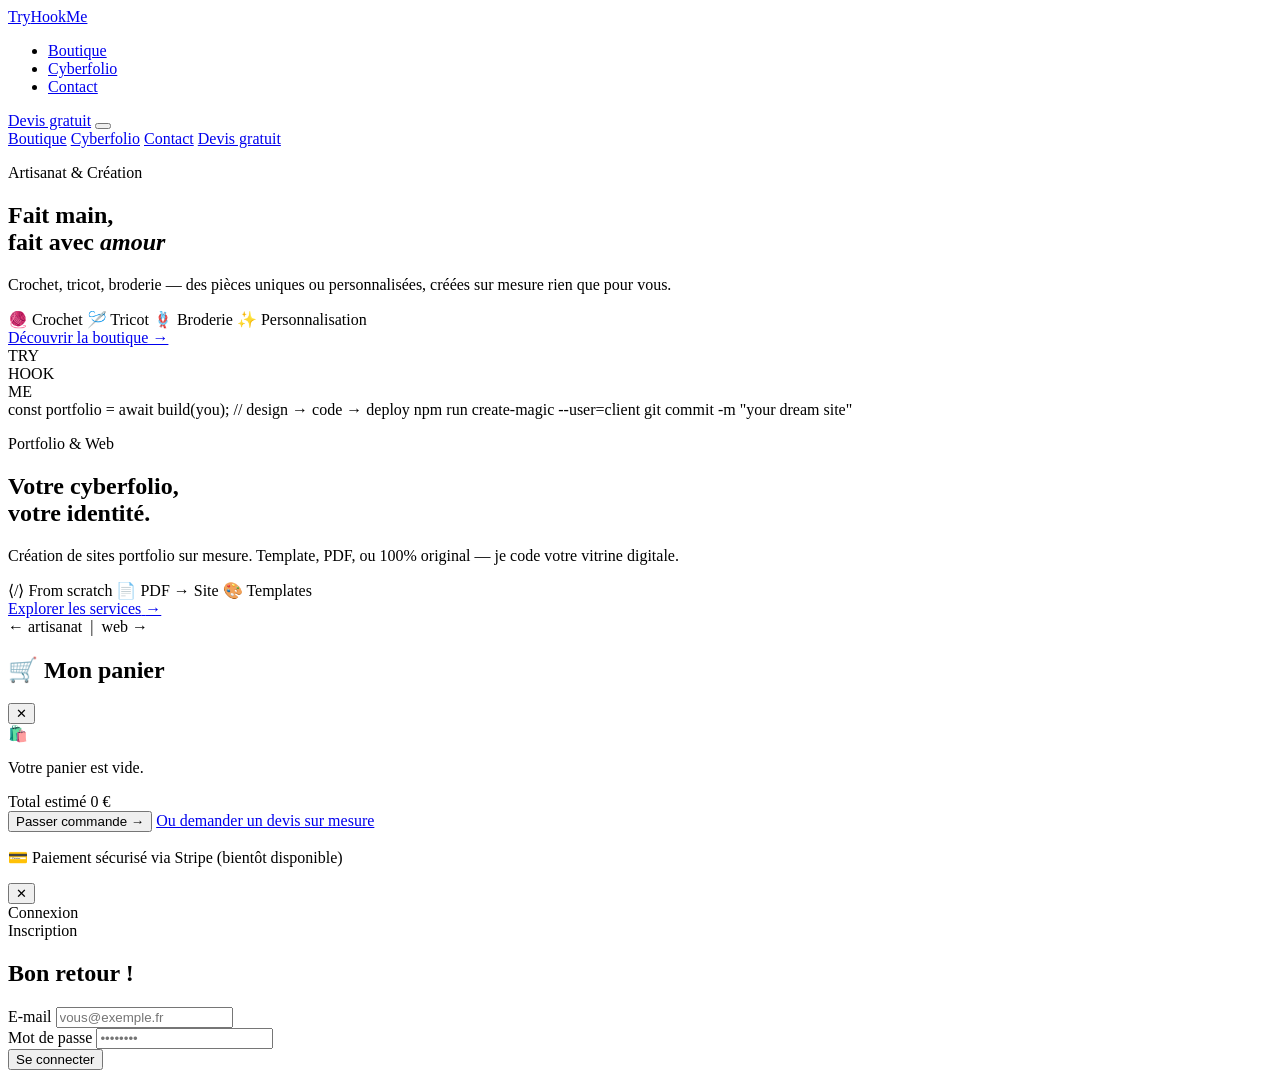
==== index.html @ fe23807a "premier" ====
<!DOCTYPE html>
<html lang="fr">
<head>
  <meta charset="UTF-8"/>
  <meta name="viewport" content="width=device-width, initial-scale=1.0"/>
  <title>TryHookMe — Créations artisanales & Cyberfolio</title>
  <meta name="description" content="TryHookMe : créations en crochet, tricot et broderie sur mesure, et création de sites portfolio personnalisés."/>
  <link rel="stylesheet" href="css/main.css"/>
  <link rel="stylesheet" href="css/home.css"/>
</head>
<body class="home">

  <!-- NAVBAR -->
  <nav class="navbar split-mode" id="navbar">
    <a href="index.html" class="navbar__logo">
      <span class="logo-try">Try</span><span class="logo-hook">Hook</span><span class="logo-me">Me</span>
    </a>
    <ul class="navbar__links">
      <li><a href="shop.html">Boutique</a></li>
      <li><a href="cyberfolio.html">Cyberfolio</a></li>
      <li><a href="contact.html">Contact</a></li>
    </ul>
    <a href="contact.html" class="navbar__cta">Devis gratuit</a>
    <button class="navbar__burger" id="burger" aria-label="Menu">
      <span></span><span></span><span></span>
    </button>
    <div class="navbar__mobile" id="mobile-menu">
      <a href="shop.html">Boutique</a>
      <a href="cyberfolio.html">Cyberfolio</a>
      <a href="contact.html">Contact</a>
      <a href="contact.html" class="navbar__cta" style="text-align:center;margin-top:0.5rem">Devis gratuit</a>
    </div>
  </nav>

  <!-- HERO SPLIT -->
  <main class="hero" id="hero">

    <!-- PANEL CRAFT -->
    <section class="panel panel--craft" id="panel-craft">
      <div class="blob blob--1"></div>
      <div class="blob blob--2"></div>
      <div class="panel__craft-deco">
        <div class="deco-circle"></div>
        <div class="deco-circle"></div>
        <div class="deco-circle"></div>
        <div class="deco-circle"></div>
      </div>
      <div class="panel__content">
        <p class="panel__eyebrow">Artisanat & Création</p>
        <h1 class="panel__title">
          Fait main,<br>
          fait avec <em>amour</em>
        </h1>
        <p class="panel__sub">
          Crochet, tricot, broderie — des pièces uniques ou personnalisées, créées sur mesure rien que pour vous.
        </p>
        <div class="panel__tags">
          <span class="panel__tag">🧶 Crochet</span>
          <span class="panel__tag">🪡 Tricot</span>
          <span class="panel__tag">🪢 Broderie</span>
          <span class="panel__tag">✨ Personnalisation</span>
        </div>
        <div class="panel__cta">
          <a href="shop.html" class="btn btn-craft">Découvrir la boutique →</a>
        </div>
      </div>
    </section>

    <!-- DIVIDER -->
    <div class="hero__divider" id="divider">
      <div class="hero__divider-badge">TRY<br>HOOK<br>ME</div>
    </div>

    <!-- PANEL CYBER -->
    <section class="panel panel--cyber" id="panel-cyber">
      <div class="panel__cyber-deco">
        <span class="cyber-code">const portfolio = await build(you);</span>
        <span class="cyber-code">// design → code → deploy</span>
        <span class="cyber-code">npm run create-magic --user=client</span>
        <span class="cyber-code">git commit -m "your dream site"</span>
        <div class="cyber-corner cyber-corner--tl"></div>
        <div class="cyber-corner cyber-corner--tr"></div>
        <div class="cyber-corner cyber-corner--bl"></div>
        <div class="cyber-corner cyber-corner--br"></div>
        <div class="cyber-particle" style="--dur:7s;--delay:-1s;--tx:25px;--ty:-40px;top:20%;left:15%"></div>
        <div class="cyber-particle" style="--dur:9s;--delay:-3s;--tx:-20px;--ty:-30px;top:40%;right:20%"></div>
        <div class="cyber-particle" style="--dur:6s;--delay:-5s;--tx:15px;--ty:25px;bottom:30%;left:30%"></div>
        <div class="cyber-particle" style="--dur:11s;--delay:-2s;--tx:-30px;--ty:-15px;bottom:20%;right:15%"></div>
      </div>
      <div class="panel__content">
        <p class="panel__eyebrow">Portfolio & Web</p>
        <h2 class="panel__title">
          Votre <span class="accent">cyber</span>folio,<br>votre identité.
        </h2>
        <p class="panel__sub">
          Création de sites portfolio sur mesure. Template, PDF, ou 100% original — je code votre vitrine digitale.
        </p>
        <div class="panel__tags">
          <span class="panel__tag">⟨/⟩ From scratch</span>
          <span class="panel__tag">📄 PDF → Site</span>
          <span class="panel__tag">🎨 Templates</span>
        </div>
        <div class="panel__cta">
          <a href="cyberfolio.html" class="btn btn-cyber">
            <span>Explorer les services</span>
            <span>→</span>
          </a>
        </div>
      </div>
    </section>

  </main>

  <!-- HINT CLAVIER -->
  <div id="footer-home-hint">← artisanat &nbsp;|&nbsp; web →</div>

  <!-- PANIER (drawer partagé) -->
  <div class="cart-overlay" id="cartOverlay"></div>
  <div class="cart-drawer craft-cart" id="cartDrawer">
    <div class="cart-drawer__header">
      <h2 class="cart-drawer__title">🛒 Mon panier</h2>
      <button class="cart-close-btn" id="cartClose">✕</button>
    </div>
    <div class="cart-drawer__body" id="cartBody">
      <div class="cart-empty" id="cartEmpty">
        <div class="cart-empty-icon">🛍️</div>
        <p>Votre panier est vide.</p>
      </div>
      <div class="cart-items" id="cartItems" style="display:none"></div>
    </div>
    <div class="cart-drawer__footer">
      <div class="cart-summary">
        <span class="cart-summary__label">Total estimé</span>
        <span class="cart-summary__total" id="cartTotal">0 €</span>
      </div>
      <button class="cart-checkout-btn" id="cartCheckout">Passer commande →</button>
      <a href="contact.html?objet=devis-crochet" class="cart-devis-link">Ou demander un devis sur mesure</a>
      <p class="cart-stripe-note">💳 Paiement sécurisé via Stripe (bientôt disponible)</p>
    </div>
  </div>

  <!-- MODAL COMPTE -->
  <div class="auth-modal-overlay" id="authOverlay">
    <div class="auth-modal" style="position:relative">
      <button class="auth-modal__close" id="authClose">✕</button>
      <div class="auth-modal__tabs">
        <div class="auth-tab active" data-tab="login">Connexion</div>
        <div class="auth-tab" data-tab="register">Inscription</div>
      </div>
      <div class="auth-modal__body" id="authBody">
        <h2 class="auth-modal__title">Bon retour !</h2>
        <div class="auth-field">
          <label class="auth-label">E-mail</label>
          <input type="email" class="auth-input" placeholder="vous@exemple.fr"/>
        </div>
        <div class="auth-field">
          <label class="auth-label">Mot de passe</label>
          <input type="password" class="auth-input" placeholder="••••••••"/>
        </div>
        <button class="auth-submit">Se connecter</button>
      </div>
    </div>
  </div>

  <script src="js/main.js"></script>
  <script src="js/home.js"></script>
</body>
</html>
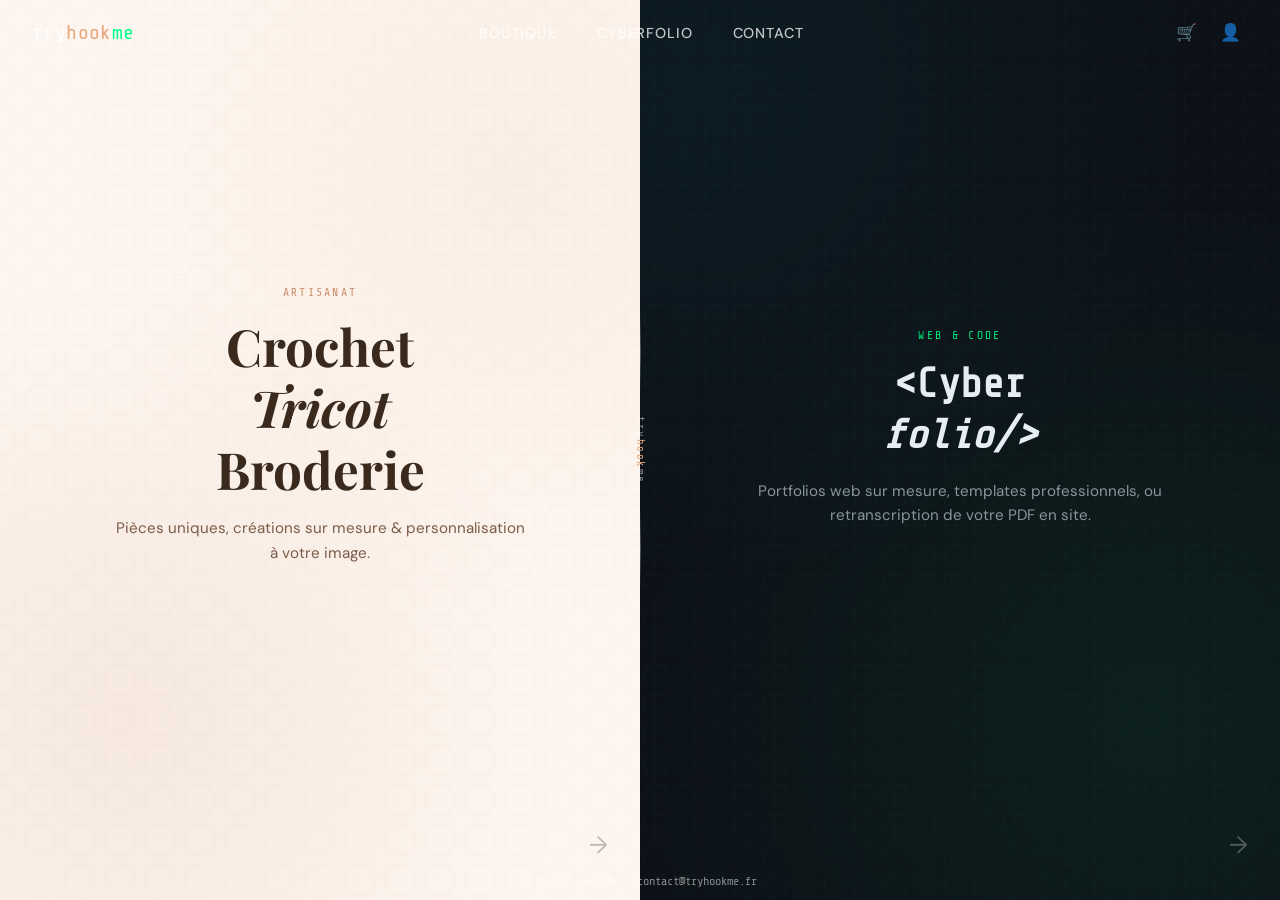
==== commit 03dc20fb: "v3" ====
--- a/index.html
+++ b/index.html
@@ -1,168 +1,101 @@
 <!DOCTYPE html>
 <html lang="fr">
 <head>
-  <meta charset="UTF-8"/>
-  <meta name="viewport" content="width=device-width, initial-scale=1.0"/>
-  <title>TryHookMe — Créations artisanales & Cyberfolio</title>
-  <meta name="description" content="TryHookMe : créations en crochet, tricot et broderie sur mesure, et création de sites portfolio personnalisés."/>
-  <link rel="stylesheet" href="css/main.css"/>
-  <link rel="stylesheet" href="css/home.css"/>
+  <meta charset="UTF-8" />
+  <meta name="viewport" content="width=device-width, initial-scale=1.0" />
+  <title>TryHookMe – Artisanat & Cyberfolio</title>
+  <link rel="stylesheet" href="css/style.css" />
+  <link href="https://fonts.googleapis.com/css2?family=Playfair+Display:ital,wght@0,400;0,700;1,400&family=DM+Sans:wght@300;400;500&family=Share+Tech+Mono&display=swap" rel="stylesheet" />
 </head>
-<body class="home">
+<body>
 
   <!-- NAVBAR -->
-  <nav class="navbar split-mode" id="navbar">
-    <a href="index.html" class="navbar__logo">
-      <span class="logo-try">Try</span><span class="logo-hook">Hook</span><span class="logo-me">Me</span>
+  <nav class="navbar" id="navbar">
+    <a href="index.html" class="logo">
+      <span class="logo-hook">try</span><span class="logo-hook-accent">hook</span><span class="logo-me">me</span>
     </a>
-    <ul class="navbar__links">
-      <li><a href="shop.html">Boutique</a></li>
+    <ul class="nav-links">
+      <li><a href="boutique.html">Boutique</a></li>
       <li><a href="cyberfolio.html">Cyberfolio</a></li>
-      <li><a href="contact.html">Contact</a></li>
+      <li><a href="devis-boutique.html">Contact</a></li>
     </ul>
-    <a href="contact.html" class="navbar__cta">Devis gratuit</a>
-    <button class="navbar__burger" id="burger" aria-label="Menu">
+    <div class="nav-actions">
+      <a href="panier.html" class="nav-icon" aria-label="Panier" id="nav-cart">
+        🛒<span class="cart-badge" id="cart-count">0</span>
+      </a>
+      <a href="connexion.html" class="nav-icon" aria-label="Mon compte" title="Se connecter">👤</a>
+    </div>
+    <button class="nav-burger" id="navBurger" aria-label="Menu">
       <span></span><span></span><span></span>
     </button>
-    <div class="navbar__mobile" id="mobile-menu">
-      <a href="shop.html">Boutique</a>
-      <a href="cyberfolio.html">Cyberfolio</a>
-      <a href="contact.html">Contact</a>
-      <a href="contact.html" class="navbar__cta" style="text-align:center;margin-top:0.5rem">Devis gratuit</a>
-    </div>
   </nav>
 
   <!-- HERO SPLIT -->
-  <main class="hero" id="hero">
+  <main class="split-hero" id="splitHero">
 
-    <!-- PANEL CRAFT -->
-    <section class="panel panel--craft" id="panel-craft">
-      <div class="blob blob--1"></div>
-      <div class="blob blob--2"></div>
-      <div class="panel__craft-deco">
-        <div class="deco-circle"></div>
-        <div class="deco-circle"></div>
-        <div class="deco-circle"></div>
-        <div class="deco-circle"></div>
+    <!-- CÔTÉ GAUCHE : ARTISANAT -->
+    <section class="panel panel-craft" id="panelCraft" tabindex="0" aria-label="Artisanat – crochet, tricot, broderie">
+      <div class="panel-bg-texture craft-texture"></div>
+      <div class="panel-content">
+        <div class="panel-tag">Artisanat</div>
+        <h1 class="panel-title craft-title">
+          <span>Crochet</span>
+          <span class="italic-span">Tricot</span>
+          <span>Broderie</span>
+        </h1>
+        <p class="panel-sub">Pièces uniques, créations sur mesure & personnalisation à votre image.</p>
+        <a href="boutique.html" class="panel-btn craft-btn">Explorer la boutique</a>
       </div>
-      <div class="panel__content">
-        <p class="panel__eyebrow">Artisanat & Création</p>
-        <h1 class="panel__title">
-          Fait main,<br>
-          fait avec <em>amour</em>
-        </h1>
-        <p class="panel__sub">
-          Crochet, tricot, broderie — des pièces uniques ou personnalisées, créées sur mesure rien que pour vous.
-        </p>
-        <div class="panel__tags">
-          <span class="panel__tag">🧶 Crochet</span>
-          <span class="panel__tag">🪡 Tricot</span>
-          <span class="panel__tag">🪢 Broderie</span>
-          <span class="panel__tag">✨ Personnalisation</span>
-        </div>
-        <div class="panel__cta">
-          <a href="shop.html" class="btn btn-craft">Découvrir la boutique →</a>
-        </div>
+      <div class="panel-deco craft-deco">
+        <svg viewBox="0 0 200 200" xmlns="http://www.w3.org/2000/svg" class="deco-svg">
+          <path d="M100 10 Q140 50 190 100 Q140 150 100 190 Q60 150 10 100 Q60 50 100 10Z" fill="none" stroke="currentColor" stroke-width="1.5" opacity="0.3"/>
+          <circle cx="100" cy="100" r="60" fill="none" stroke="currentColor" stroke-width="0.8" stroke-dasharray="4 6" opacity="0.25"/>
+          <circle cx="100" cy="100" r="30" fill="none" stroke="currentColor" stroke-width="1" opacity="0.2"/>
+        </svg>
       </div>
+      <div class="panel-arrow">→</div>
     </section>
 
-    <!-- DIVIDER -->
-    <div class="hero__divider" id="divider">
-      <div class="hero__divider-badge">TRY<br>HOOK<br>ME</div>
+    <!-- SÉPARATEUR CENTRAL -->
+    <div class="split-divider" id="splitDivider">
+      <div class="divider-line"></div>
+      <div class="divider-logo">
+        <span>try</span><span class="accent">hook</span><span>me</span>
+      </div>
+      <div class="divider-line"></div>
     </div>
 
-    <!-- PANEL CYBER -->
-    <section class="panel panel--cyber" id="panel-cyber">
-      <div class="panel__cyber-deco">
-        <span class="cyber-code">const portfolio = await build(you);</span>
-        <span class="cyber-code">// design → code → deploy</span>
-        <span class="cyber-code">npm run create-magic --user=client</span>
-        <span class="cyber-code">git commit -m "your dream site"</span>
-        <div class="cyber-corner cyber-corner--tl"></div>
-        <div class="cyber-corner cyber-corner--tr"></div>
-        <div class="cyber-corner cyber-corner--bl"></div>
-        <div class="cyber-corner cyber-corner--br"></div>
-        <div class="cyber-particle" style="--dur:7s;--delay:-1s;--tx:25px;--ty:-40px;top:20%;left:15%"></div>
-        <div class="cyber-particle" style="--dur:9s;--delay:-3s;--tx:-20px;--ty:-30px;top:40%;right:20%"></div>
-        <div class="cyber-particle" style="--dur:6s;--delay:-5s;--tx:15px;--ty:25px;bottom:30%;left:30%"></div>
-        <div class="cyber-particle" style="--dur:11s;--delay:-2s;--tx:-30px;--ty:-15px;bottom:20%;right:15%"></div>
+    <!-- CÔTÉ DROIT : CYBERFOLIO -->
+    <section class="panel panel-cyber" id="panelCyber" tabindex="0" aria-label="Cyberfolio – création web et portfolio">
+      <div class="panel-bg-texture cyber-texture"></div>
+      <div class="panel-content">
+        <div class="panel-tag cyber-tag">Web &amp; Code</div>
+        <h1 class="panel-title cyber-title">
+          <span class="mono-span">&lt;Cyber</span>
+          <span class="mono-span italic-span">folio/&gt;</span>
+        </h1>
+        <p class="panel-sub cyber-sub">Portfolios web sur mesure, templates professionnels, ou retranscription de votre PDF en site.</p>
+        <a href="cyberfolio.html" class="panel-btn cyber-btn">Voir mes créations</a>
       </div>
-      <div class="panel__content">
-        <p class="panel__eyebrow">Portfolio & Web</p>
-        <h2 class="panel__title">
-          Votre <span class="accent">cyber</span>folio,<br>votre identité.
-        </h2>
-        <p class="panel__sub">
-          Création de sites portfolio sur mesure. Template, PDF, ou 100% original — je code votre vitrine digitale.
-        </p>
-        <div class="panel__tags">
-          <span class="panel__tag">⟨/⟩ From scratch</span>
-          <span class="panel__tag">📄 PDF → Site</span>
-          <span class="panel__tag">🎨 Templates</span>
-        </div>
-        <div class="panel__cta">
-          <a href="cyberfolio.html" class="btn btn-cyber">
-            <span>Explorer les services</span>
-            <span>→</span>
-          </a>
-        </div>
+      <div class="panel-deco cyber-deco">
+        <svg viewBox="0 0 200 200" xmlns="http://www.w3.org/2000/svg" class="deco-svg cyber-deco-svg">
+          <rect x="20" y="20" width="160" height="160" fill="none" stroke="currentColor" stroke-width="1" opacity="0.2"/>
+          <rect x="40" y="40" width="120" height="120" fill="none" stroke="currentColor" stroke-width="0.8" stroke-dasharray="3 5" opacity="0.2"/>
+          <line x1="20" y1="100" x2="180" y2="100" stroke="currentColor" stroke-width="0.6" opacity="0.15"/>
+          <line x1="100" y1="20" x2="100" y2="180" stroke="currentColor" stroke-width="0.6" opacity="0.15"/>
+          <circle cx="100" cy="100" r="8" fill="currentColor" opacity="0.3"/>
+        </svg>
       </div>
+      <div class="panel-arrow">→</div>
     </section>
 
   </main>
 
-  <!-- HINT CLAVIER -->
-  <div id="footer-home-hint">← artisanat &nbsp;|&nbsp; web →</div>
-
-  <!-- PANIER (drawer partagé) -->
-  <div class="cart-overlay" id="cartOverlay"></div>
-  <div class="cart-drawer craft-cart" id="cartDrawer">
-    <div class="cart-drawer__header">
-      <h2 class="cart-drawer__title">🛒 Mon panier</h2>
-      <button class="cart-close-btn" id="cartClose">✕</button>
-    </div>
-    <div class="cart-drawer__body" id="cartBody">
-      <div class="cart-empty" id="cartEmpty">
-        <div class="cart-empty-icon">🛍️</div>
-        <p>Votre panier est vide.</p>
-      </div>
-      <div class="cart-items" id="cartItems" style="display:none"></div>
-    </div>
-    <div class="cart-drawer__footer">
-      <div class="cart-summary">
-        <span class="cart-summary__label">Total estimé</span>
-        <span class="cart-summary__total" id="cartTotal">0 €</span>
-      </div>
-      <button class="cart-checkout-btn" id="cartCheckout">Passer commande →</button>
-      <a href="contact.html?objet=devis-crochet" class="cart-devis-link">Ou demander un devis sur mesure</a>
-      <p class="cart-stripe-note">💳 Paiement sécurisé via Stripe (bientôt disponible)</p>
-    </div>
-  </div>
-
-  <!-- MODAL COMPTE -->
-  <div class="auth-modal-overlay" id="authOverlay">
-    <div class="auth-modal" style="position:relative">
-      <button class="auth-modal__close" id="authClose">✕</button>
-      <div class="auth-modal__tabs">
-        <div class="auth-tab active" data-tab="login">Connexion</div>
-        <div class="auth-tab" data-tab="register">Inscription</div>
-      </div>
-      <div class="auth-modal__body" id="authBody">
-        <h2 class="auth-modal__title">Bon retour !</h2>
-        <div class="auth-field">
-          <label class="auth-label">E-mail</label>
-          <input type="email" class="auth-input" placeholder="vous@exemple.fr"/>
-        </div>
-        <div class="auth-field">
-          <label class="auth-label">Mot de passe</label>
-          <input type="password" class="auth-input" placeholder="••••••••"/>
-        </div>
-        <button class="auth-submit">Se connecter</button>
-      </div>
-    </div>
-  </div>
+  <!-- FOOTER MINIMAL -->
+  <footer class="footer-home">
+    <p>&copy; 2025 TryHookMe · <a href="mailto:contact@tryhookme.fr">contact@tryhookme.fr</a></p>
+  </footer>
 
   <script src="js/main.js"></script>
-  <script src="js/home.js"></script>
 </body>
-</html>+</html>
--- a/css/style.css
+++ b/css/style.css
@@ -0,0 +1,438 @@
+/* ===================================================
+   TRYHOOKME — STYLE PRINCIPAL
+   Typographies : Playfair Display + DM Sans + Share Tech Mono
+   =================================================== */
+
+/* ── RESET & BASE ──────────────────────────────────── */
+*, *::before, *::after { box-sizing: border-box; margin: 0; padding: 0; }
+
+:root {
+  /* Palette Craft (gauche, chaud) */
+  --craft-bg:        #fdf6f0;
+  --craft-bg-alt:    #f5e8d8;
+  --craft-accent:    #c4845c;
+  --craft-accent2:   #e8a87c;
+  --craft-deep:      #7a3f22;
+  --craft-text:      #3a2a1e;
+  --craft-text-soft: #7a5c48;
+  --craft-border:    #e0c8b0;
+
+  /* Palette Cyber (droite, sombre) */
+  --cyber-bg:        #0d1117;
+  --cyber-bg-alt:    #161b22;
+  --cyber-accent:    #00ff88;
+  --cyber-accent2:   #00c8ff;
+  --cyber-text:      #e6edf3;
+  --cyber-text-soft: #8b949e;
+  --cyber-border:    #30363d;
+  --cyber-dim:       #484f58;
+
+  /* Commun */
+  --navbar-h:    64px;
+  --radius-sm:   6px;
+  --radius-md:   12px;
+  --radius-lg:   20px;
+  --transition:  0.35s cubic-bezier(0.4, 0, 0.2, 1);
+  --font-serif:  'Playfair Display', Georgia, serif;
+  --font-sans:   'DM Sans', system-ui, sans-serif;
+  --font-mono:   'Share Tech Mono', 'Courier New', monospace;
+}
+
+html { scroll-behavior: smooth; }
+
+body {
+  font-family: var(--font-sans);
+  min-height: 100vh;
+  overflow-x: hidden;
+  -webkit-font-smoothing: antialiased;
+}
+
+a { color: inherit; text-decoration: none; }
+ul { list-style: none; }
+img { display: block; max-width: 100%; }
+
+/* ── NAVBAR ────────────────────────────────────────── */
+.navbar {
+  position: fixed;
+  top: 0; left: 0; right: 0;
+  height: var(--navbar-h);
+  display: flex;
+  align-items: center;
+  justify-content: space-between;
+  padding: 0 2rem;
+  z-index: 1000;
+  background: transparent;
+  transition: background var(--transition), box-shadow var(--transition);
+}
+
+.navbar.scrolled {
+  background: rgba(13, 17, 23, 0.92);
+  backdrop-filter: blur(12px);
+  box-shadow: 0 1px 0 rgba(255,255,255,0.07);
+}
+
+.page-boutique .navbar.scrolled,
+.page-boutique .navbar-craft.scrolled { background: rgba(253, 246, 240, 0.96); }
+.page-contact  .navbar.scrolled { background: rgba(13, 17, 23, 0.95); }
+
+/* Logo */
+.logo {
+  font-family: var(--font-mono);
+  font-size: 1.25rem;
+  letter-spacing: 0.02em;
+  color: #fff;
+  transition: opacity 0.2s;
+}
+.logo:hover { opacity: 0.75; }
+.logo-hook        { color: #fff; }
+.logo-hook-accent { color: var(--craft-accent2); }
+.logo-me          { color: var(--cyber-accent); }
+
+.page-boutique .logo-hook,
+.page-boutique .logo-me { color: var(--craft-text); }
+.page-boutique .logo-hook-accent { color: var(--craft-accent); }
+
+/* Nav links */
+.nav-links {
+  display: flex;
+  gap: 2.5rem;
+  align-items: center;
+}
+
+.nav-links a {
+  font-family: var(--font-sans);
+  font-size: 0.9rem;
+  font-weight: 500;
+  letter-spacing: 0.06em;
+  text-transform: uppercase;
+  color: rgba(255,255,255,0.75);
+  transition: color 0.2s;
+  position: relative;
+}
+.nav-links a::after {
+  content: '';
+  position: absolute;
+  bottom: -4px; left: 0; right: 0;
+  height: 1px;
+  background: var(--craft-accent2);
+  transform: scaleX(0);
+  transform-origin: left;
+  transition: transform 0.3s;
+}
+.nav-links a:hover,
+.nav-links a.active { color: #fff; }
+.nav-links a:hover::after,
+.nav-links a.active::after { transform: scaleX(1); }
+
+.page-boutique .nav-links a { color: var(--craft-text-soft); }
+.page-boutique .nav-links a:hover,
+.page-boutique .nav-links a.active { color: var(--craft-text); }
+
+/* ── NAV ACTIONS (panier + compte) ─────────────────── */
+.nav-actions {
+  display: flex;
+  align-items: center;
+  gap: 0.5rem;
+  margin-left: 1.25rem;
+}
+
+.nav-icon {
+  position: relative;
+  display: flex;
+  align-items: center;
+  justify-content: center;
+  width: 36px; height: 36px;
+  border-radius: 50%;
+  font-size: 1.05rem;
+  color: rgba(255,255,255,0.75);
+  transition: background 0.2s, color 0.2s;
+  text-decoration: none;
+}
+.nav-icon:hover {
+  background: rgba(255,255,255,0.1);
+  color: #fff;
+}
+
+.page-boutique .nav-icon { color: var(--craft-text-soft); }
+.page-boutique .nav-icon:hover { background: rgba(196,132,92,0.12); color: var(--craft-text); }
+
+.cart-badge {
+  position: absolute;
+  top: 2px; right: 2px;
+  background: var(--craft-accent);
+  color: #fff;
+  font-size: 0.55rem;
+  font-family: var(--font-mono);
+  font-weight: 700;
+  width: 15px; height: 15px;
+  border-radius: 50%;
+  display: flex;
+  align-items: center;
+  justify-content: center;
+  opacity: 0;
+  transition: opacity 0.2s, transform 0.2s;
+  transform: scale(0.8);
+}
+.cart-badge.visible {
+  opacity: 1;
+  transform: scale(1);
+}
+
+/* Burger mobile */
+.nav-burger {
+  display: none;
+  flex-direction: column;
+  gap: 5px;
+  background: none;
+  border: none;
+  cursor: pointer;
+  padding: 4px;
+}
+.nav-burger span {
+  display: block;
+  width: 24px; height: 2px;
+  background: currentColor;
+  border-radius: 2px;
+  transition: var(--transition);
+  color: #fff;
+}
+
+/* ── HOMEPAGE — SPLIT HERO ──────────────────────────── */
+.split-hero {
+  display: flex;
+  min-height: 100vh;
+  position: relative;
+}
+
+/* PANEL */
+.panel {
+  flex: 1;
+  position: relative;
+  display: flex;
+  align-items: center;
+  justify-content: center;
+  cursor: pointer;
+  overflow: hidden;
+  transition: flex var(--transition);
+  min-height: 100vh;
+  padding: 6rem 4rem 4rem;
+}
+
+.panel:hover,
+.panel:focus { flex: 2.8; outline: none; }
+.split-hero:has(.panel:hover) .panel:not(:hover) { flex: 0.4; }
+.split-hero:has(.panel:focus) .panel:not(:focus) { flex: 0.4; }
+
+.panel-craft { background-color: var(--craft-bg); }
+.panel-cyber  { background-color: var(--cyber-bg); }
+
+.panel-bg-texture {
+  position: absolute; inset: 0;
+  pointer-events: none;
+}
+.craft-texture {
+  background-image:
+    radial-gradient(circle at 20% 80%, rgba(196,132,92,0.12) 0%, transparent 50%),
+    radial-gradient(circle at 80% 20%, rgba(232,168,124,0.10) 0%, transparent 50%),
+    url("data:image/svg+xml,%3Csvg width='40' height='40' viewBox='0 0 40 40' xmlns='http://www.w3.org/2000/svg'%3E%3Cg fill='none' stroke='%23c4845c' stroke-width='0.3' opacity='0.15'%3E%3Ccircle cx='20' cy='20' r='15'/%3E%3Ccircle cx='0' cy='0' r='15'/%3E%3Ccircle cx='40' cy='0' r='15'/%3E%3Ccircle cx='0' cy='40' r='15'/%3E%3Ccircle cx='40' cy='40' r='15'/%3E%3C/g%3E%3C/svg%3E");
+}
+.cyber-texture {
+  background-image:
+    radial-gradient(circle at 80% 80%, rgba(0,255,136,0.06) 0%, transparent 60%),
+    radial-gradient(circle at 10% 10%, rgba(0,200,255,0.05) 0%, transparent 50%),
+    url("data:image/svg+xml,%3Csvg width='30' height='30' viewBox='0 0 30 30' xmlns='http://www.w3.org/2000/svg'%3E%3Cg fill='none' stroke='%2300ff88' stroke-width='0.3' opacity='0.08'%3E%3Crect x='5' y='5' width='20' height='20'/%3E%3Cline x1='0' y1='15' x2='30' y2='15'/%3E%3Cline x1='15' y1='0' x2='15' y2='30'/%3E%3C/g%3E%3C/svg%3E");
+}
+
+.panel-content {
+  position: relative;
+  z-index: 2;
+  text-align: center;
+  max-width: 420px;
+  transition: opacity var(--transition), transform var(--transition);
+}
+
+.panel-tag {
+  font-family: var(--font-mono);
+  font-size: 0.72rem;
+  letter-spacing: 0.2em;
+  text-transform: uppercase;
+  color: var(--craft-accent);
+  margin-bottom: 1.2rem;
+  opacity: 0.9;
+}
+.cyber-tag { color: var(--cyber-accent); }
+
+.panel-title {
+  font-family: var(--font-serif);
+  display: flex;
+  flex-direction: column;
+  gap: 0.1em;
+  margin-bottom: 1.2rem;
+}
+.craft-title {
+  font-size: clamp(2rem, 4vw, 3.5rem);
+  color: var(--craft-text);
+  line-height: 1.1;
+}
+.cyber-title {
+  font-size: clamp(2rem, 4vw, 3rem);
+  color: var(--cyber-text);
+  line-height: 1.15;
+}
+.italic-span { font-style: italic; }
+.mono-span   { font-family: var(--font-mono); font-size: 0.85em; }
+
+.panel-sub {
+  font-size: 0.95rem;
+  line-height: 1.6;
+  margin-bottom: 2rem;
+  color: var(--craft-text-soft);
+}
+.cyber-sub { color: var(--cyber-text-soft); }
+
+.panel-btn {
+  display: inline-block;
+  padding: 0.85rem 2rem;
+  font-family: var(--font-sans);
+  font-size: 0.875rem;
+  font-weight: 500;
+  letter-spacing: 0.08em;
+  text-transform: uppercase;
+  border-radius: var(--radius-sm);
+  transition: var(--transition);
+  opacity: 0;
+  transform: translateY(8px);
+}
+.panel:hover .panel-btn,
+.panel:focus .panel-btn { opacity: 1; transform: translateY(0); }
+
+.craft-btn {
+  background: var(--craft-accent);
+  color: #fff;
+  border: 2px solid var(--craft-accent);
+}
+.craft-btn:hover { background: transparent; color: var(--craft-accent); }
+
+.cyber-btn {
+  background: transparent;
+  color: var(--cyber-accent);
+  border: 1.5px solid var(--cyber-accent);
+  font-family: var(--font-mono);
+}
+.cyber-btn:hover { background: var(--cyber-accent); color: var(--cyber-bg); }
+
+.panel-deco {
+  position: absolute;
+  width: min(320px, 45%);
+  opacity: 0;
+  transition: opacity 0.5s 0.1s;
+  pointer-events: none;
+  z-index: 1;
+}
+.craft-deco { bottom: 8%; right: 5%; color: var(--craft-accent); }
+.cyber-deco { top: 12%; left: 5%; color: var(--cyber-accent); }
+.panel:hover .panel-deco,
+.panel:focus .panel-deco { opacity: 1; }
+.deco-svg { width: 100%; height: auto; }
+
+.panel-arrow {
+  position: absolute;
+  bottom: 2.5rem; right: 2rem;
+  font-size: 1.5rem;
+  opacity: 0.3;
+  transition: opacity 0.3s, transform 0.3s;
+  color: var(--craft-text);
+}
+.panel-cyber .panel-arrow { color: var(--cyber-text); }
+.panel:hover .panel-arrow,
+.panel:focus .panel-arrow { opacity: 0.8; transform: translateX(6px); }
+
+.split-divider {
+  position: absolute;
+  left: 50%; top: 0; bottom: 0;
+  transform: translateX(-50%);
+  display: flex;
+  flex-direction: column;
+  align-items: center;
+  justify-content: center;
+  z-index: 10;
+  pointer-events: none;
+  gap: 1rem;
+  transition: opacity var(--transition);
+}
+.split-hero:has(.panel:hover) .split-divider { opacity: 0; }
+
+.divider-line {
+  width: 1px; height: 80px;
+  background: linear-gradient(to bottom, transparent, rgba(255,255,255,0.3), transparent);
+}
+.divider-logo {
+  font-family: var(--font-mono);
+  font-size: 0.65rem;
+  letter-spacing: 0.15em;
+  writing-mode: vertical-rl;
+  color: rgba(255,255,255,0.5);
+  padding: 0.5rem 0;
+}
+.divider-logo .accent { color: var(--craft-accent2); }
+
+.footer-home {
+  position: fixed;
+  bottom: 0; left: 0; right: 0;
+  text-align: center;
+  padding: 0.75rem;
+  font-size: 0.75rem;
+  color: rgba(255,255,255,0.35);
+  font-family: var(--font-mono);
+  pointer-events: none;
+  z-index: 5;
+}
+.footer-home a { pointer-events: auto; color: rgba(255,255,255,0.5); }
+.footer-home a:hover { color: #fff; }
+
+/* ── FOOTER INNER PAGES ─────────────────────────────── */
+.footer-inner {
+  padding: 1.5rem 2rem;
+  text-align: center;
+  font-family: var(--font-mono);
+  font-size: 0.75rem;
+  border-top: 1px solid var(--craft-border);
+  color: var(--craft-text-soft);
+}
+.footer-inner a { color: var(--craft-accent); }
+.footer-inner a:hover { text-decoration: underline; }
+
+.footer-cyber {
+  background: var(--cyber-bg);
+  border-top-color: var(--cyber-border);
+  color: var(--cyber-text-soft);
+}
+.footer-cyber a { color: var(--cyber-accent); }
+
+/* ── UTILITIES ──────────────────────────────────────── */
+.page-cyber     { background: var(--cyber-bg); color: var(--cyber-text); }
+.page-boutique  { background: var(--craft-bg); color: var(--craft-text); }
+.page-contact   { background: var(--cyber-bg); color: var(--cyber-text); }
+.page-devis-cyber { background: var(--cyber-bg); color: var(--cyber-text); }
+.page-devis-craft { background: var(--craft-bg); color: var(--craft-text); }
+
+/* ── RESPONSIVE ─────────────────────────────────────── */
+@media (max-width: 768px) {
+  .split-hero { flex-direction: column; }
+  .panel { min-height: 50vh; flex: 1 !important; padding: 5rem 2rem 3rem; }
+  .split-divider { flex-direction: row; top: 50%; bottom: auto; left: 0; right: 0; transform: translateY(-50%); gap: 0; }
+  .divider-line { width: 40%; height: 1px; background: linear-gradient(to right, transparent, rgba(255,255,255,0.3), transparent); }
+  .divider-logo { writing-mode: horizontal-tb; font-size: 0.7rem; padding: 0 0.5rem; }
+  .panel:hover .panel-btn, .panel:focus .panel-btn { opacity: 1; transform: none; }
+  .nav-links { display: none; flex-direction: column; position: fixed; top: var(--navbar-h); left: 0; right: 0; background: rgba(13,17,23,0.97); padding: 1.5rem 2rem; gap: 1.5rem; }
+  .nav-links.open { display: flex; }
+  .nav-burger { display: flex; }
+  .panel-deco { opacity: 0.3; }
+}
+
+@media (max-width: 480px) {
+  .navbar { padding: 0 1rem; }
+  .craft-title, .cyber-title { font-size: 1.8rem; }
+  .panel-sub { font-size: 0.875rem; }
+  .nav-actions { margin-left: 0.5rem; gap: 0.25rem; }
+}
